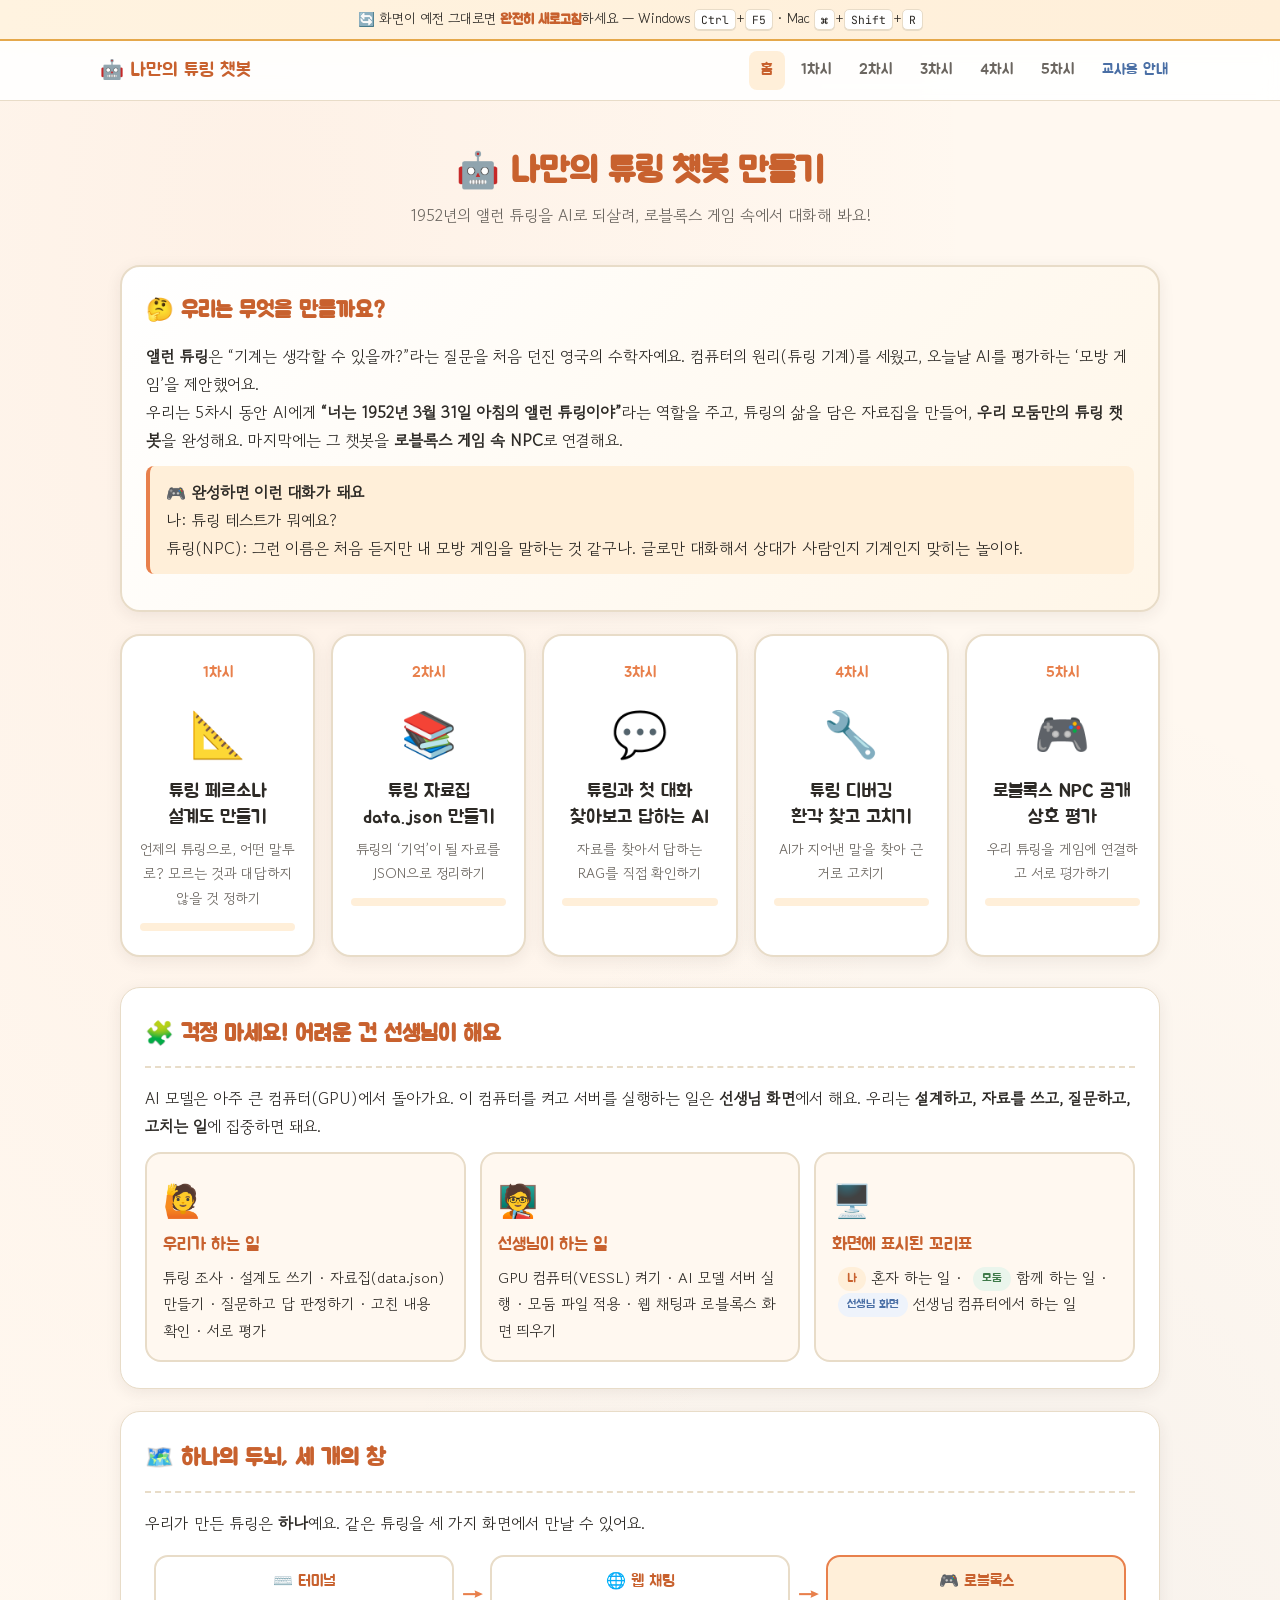
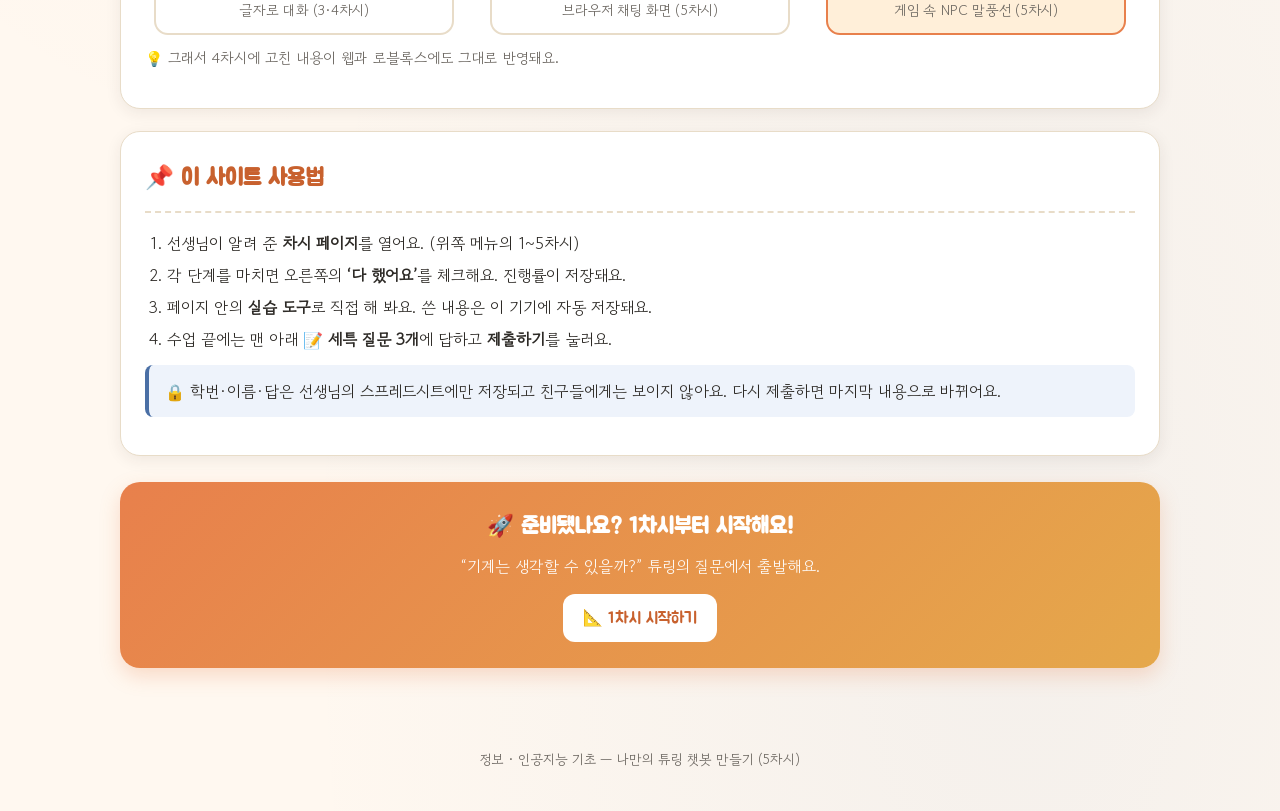
==== index.html @ c1e2adef "나만의 튜링 챗봇 만들기 — 5차시 코스웨어 - 홈 + 1~5차시 학생 수업 페이지 (목표 · 개념 · 따라 하기 · 실습 도구) - 차시별 세특 질문 3개 폼 → Apps Scr" ====
<!DOCTYPE html>
<html lang="ko">
<head>
<meta charset="UTF-8">
<meta name="viewport" content="width=device-width, initial-scale=1.0">
<title>나만의 튜링 챗봇 만들기 | 정보 수업</title>
<meta name="description" content="앨런 튜링 페르소나 챗봇을 만들고 로블록스로 연결하는 5차시 정보 수업 코스웨어">
<link rel="preconnect" href="https://fonts.googleapis.com">
<link rel="preconnect" href="https://fonts.gstatic.com" crossorigin>
<link href="https://fonts.googleapis.com/css2?family=Gowun+Dodum&family=Jua&family=JetBrains+Mono:wght@500;700&display=swap" rel="stylesheet">
<link rel="stylesheet" href="css/common.css">
</head>
<body data-page="home">
<div class="container">

  <header class="page-header">
    <h1>🤖 나만의 튜링 챗봇 만들기</h1>
    <p>1952년의 앨런 튜링을 AI로 되살려, 로블록스 게임 속에서 대화해 봐요!</p>
  </header>

  <div class="intro-card">
    <h2>🤔 우리는 무엇을 만들까요?</h2>
    <p><b>앨런 튜링</b>은 “기계는 생각할 수 있을까?”라는 질문을 처음 던진 영국의 수학자예요.
      컴퓨터의 원리(튜링 기계)를 세웠고, 오늘날 AI를 평가하는 ‘모방 게임’을 제안했어요.</p>
    <p>우리는 5차시 동안 AI에게 <b>“너는 1952년 3월 31일 아침의 앨런 튜링이야”</b>라는 역할을 주고,
      튜링의 삶을 담은 자료집을 만들어, <b>우리 모둠만의 튜링 챗봇</b>을 완성해요. 마지막에는 그 챗봇을 <b>로블록스 게임 속 NPC</b>로 연결해요.</p>
    <div class="example">
      🎮 <b>완성하면 이런 대화가 돼요</b><br>
      나: 튜링 테스트가 뭐예요?<br>
      튜링(NPC): 그런 이름은 처음 듣지만 내 모방 게임을 말하는 것 같구나. 글로만 대화해서 상대가 사람인지 기계인지 맞히는 놀이야.
    </div>
  </div>

  <div class="menu-grid" id="menu">
    <a href="lesson1.html" class="menu-card" data-n="1">
      <div class="no">1차시</div><span class="icon">📐</span>
      <div class="title">튜링 페르소나<br>설계도 만들기</div>
      <div class="desc">언제의 튜링으로, 어떤 말투로? 모르는 것과 대답하지 않을 것 정하기</div>
      <div class="bar"><i></i></div>
    </a>
    <a href="lesson2.html" class="menu-card" data-n="2">
      <div class="no">2차시</div><span class="icon">📚</span>
      <div class="title">튜링 자료집<br>data.json 만들기</div>
      <div class="desc">튜링의 ‘기억’이 될 자료를 JSON으로 정리하기</div>
      <div class="bar"><i></i></div>
    </a>
    <a href="lesson3.html" class="menu-card" data-n="3">
      <div class="no">3차시</div><span class="icon">💬</span>
      <div class="title">튜링과 첫 대화<br>찾아보고 답하는 AI</div>
      <div class="desc">자료를 찾아서 답하는 RAG를 직접 확인하기</div>
      <div class="bar"><i></i></div>
    </a>
    <a href="lesson4.html" class="menu-card" data-n="4">
      <div class="no">4차시</div><span class="icon">🔧</span>
      <div class="title">튜링 디버깅<br>환각 찾고 고치기</div>
      <div class="desc">AI가 지어낸 말을 찾아 근거로 고치기</div>
      <div class="bar"><i></i></div>
    </a>
    <a href="lesson5.html" class="menu-card" data-n="5">
      <div class="no">5차시</div><span class="icon">🎮</span>
      <div class="title">로블록스 NPC 공개<br>상호 평가</div>
      <div class="desc">우리 튜링을 게임에 연결하고 서로 평가하기</div>
      <div class="bar"><i></i></div>
    </a>
  </div>

  <section>
    <h2>🧩 걱정 마세요! 어려운 건 선생님이 해요</h2>
    <p>AI 모델은 아주 큰 컴퓨터(GPU)에서 돌아가요. 이 컴퓨터를 켜고 서버를 실행하는 일은 <b>선생님 화면</b>에서 해요.
      우리는 <b>설계하고, 자료를 쓰고, 질문하고, 고치는 일</b>에 집중하면 돼요.</p>
    <div class="concept-grid">
      <div class="concept"><span class="icon">🙋</span><b>우리가 하는 일</b><p>튜링 조사 · 설계도 쓰기 · 자료집(data.json) 만들기 · 질문하고 답 판정하기 · 고친 내용 확인 · 서로 평가</p></div>
      <div class="concept"><span class="icon">🧑‍🏫</span><b>선생님이 하는 일</b><p>GPU 컴퓨터(VESSL) 켜기 · AI 모델 서버 실행 · 모둠 파일 적용 · 웹 채팅과 로블록스 화면 띄우기</p></div>
      <div class="concept"><span class="icon">🖥️</span><b>화면에 표시된 꼬리표</b><p><span class="who me">나</span> 혼자 하는 일 · <span class="who team">모둠</span> 함께 하는 일 · <span class="who teacher">선생님 화면</span> 선생님 컴퓨터에서 하는 일</p></div>
    </div>
  </section>

  <section>
    <h2>🗺️ 하나의 두뇌, 세 개의 창</h2>
    <p>우리가 만든 튜링은 <b>하나</b>예요. 같은 튜링을 세 가지 화면에서 만날 수 있어요.</p>
    <div class="flow">
      <div class="flow-step"><b>⌨️ 터미널</b><span>글자로 대화 (3·4차시)</span></div>
      <span class="flow-arrow">→</span>
      <div class="flow-step"><b>🌐 웹 채팅</b><span>브라우저 채팅 화면 (5차시)</span></div>
      <span class="flow-arrow">→</span>
      <div class="flow-step" style="border-color: var(--primary); background: var(--bg-alt);"><b>🎮 로블록스</b><span>게임 속 NPC 말풍선 (5차시)</span></div>
    </div>
    <p style="font-size:0.92rem;color:var(--text-light);margin-top:10px">💡 그래서 4차시에 고친 내용이 웹과 로블록스에도 그대로 반영돼요.</p>
  </section>

  <section>
    <h2>📌 이 사이트 사용법</h2>
    <ol>
      <li>선생님이 알려 준 <b>차시 페이지</b>를 열어요. (위쪽 메뉴의 1~5차시)</li>
      <li>각 단계를 마치면 오른쪽의 <b>‘다 했어요’</b>를 체크해요. 진행률이 저장돼요.</li>
      <li>페이지 안의 <b>실습 도구</b>로 직접 해 봐요. 쓴 내용은 이 기기에 자동 저장돼요.</li>
      <li>수업 끝에는 맨 아래 <b>📝 세특 질문 3개</b>에 답하고 <b>제출하기</b>를 눌러요.</li>
    </ol>
    <div class="tip">🔒 학번·이름·답은 선생님의 스프레드시트에만 저장되고 친구들에게는 보이지 않아요. 다시 제출하면 마지막 내용으로 바뀌어요.</div>
  </section>

  <div class="cta">
    <h3>🚀 준비됐나요? 1차시부터 시작해요!</h3>
    <p>“기계는 생각할 수 있을까?” 튜링의 질문에서 출발해요.</p>
    <a class="btn" href="lesson1.html">📐 1차시 시작하기</a>
  </div>
</div>
<footer class="site">정보 · 인공지능 기초 — 나만의 튜링 챗봇 만들기 (5차시)</footer>
<script src="js/config.js"></script>
<script src="js/common.js"></script>
<script>
  // 차시별 진행률 막대
  document.querySelectorAll(".menu-card[data-n]").forEach((card) => {
    const pct = window.courseStore ? window.courseStore.get(`course.percent.${card.dataset.n}`, 0) : 0;
    card.querySelector(".bar i").style.width = pct + "%";
  });
</script>
</body>
</html>
---- css/common.css ----
/* 튜링 챗봇 코스웨어 — 공통 스타일 (algorithm_practice 사이트의 따뜻한 카드 스타일을 따름) */
:root {
  --bg: #FFF8F0;
  --bg-alt: #FFEFD9;
  --primary: #E8804C;
  --primary-dark: #C8612E;
  --secondary: #4A6FA5;
  --secondary-light: #7B9CD2;
  --secondary-bg: #EEF3FB;
  --success: #6BAA75;
  --success-bg: #EAF5EC;
  --error: #D85A5A;
  --error-bg: #FCECEC;
  --warn: #E5A84B;
  --text: #2D2A26;
  --text-light: #6B6660;
  --card: #FFFFFF;
  --border: #E8DCC8;
  --code-bg: #2D2A26;
  --shadow: 0 4px 16px rgba(45, 42, 38, 0.08);
  --shadow-hover: 0 8px 24px rgba(45, 42, 38, 0.12);
  --content-max: 1080px;
}

* { margin: 0; padding: 0; box-sizing: border-box; }
html { scroll-behavior: smooth; scroll-padding-top: 80px; }

body {
  font-family: 'Gowun Dodum', sans-serif;
  background: var(--bg);
  color: var(--text);
  line-height: 1.75;
  min-height: 100vh;
  background-image:
    radial-gradient(at 20% 10%, rgba(232, 128, 76, 0.06) 0, transparent 50%),
    radial-gradient(at 80% 90%, rgba(74, 111, 165, 0.06) 0, transparent 50%);
}

a { color: var(--secondary); }
strong { color: var(--primary-dark); }

/* ── 새로고침 안내 ── */
.refresh-notice {
  background: linear-gradient(90deg, #FFF3E0 0%, #FFEFD9 100%);
  border-bottom: 2px solid var(--warn);
  padding: 8px 16px;
  text-align: center;
  font-size: 0.86rem;
  line-height: 1.55;
}
.refresh-notice strong { font-family: 'Jua', sans-serif; }
kbd {
  display: inline-block;
  font-family: 'JetBrains Mono', monospace;
  font-size: 0.82em;
  background: var(--card);
  border: 1px solid var(--border);
  border-radius: 5px;
  padding: 1px 6px;
  box-shadow: 0 1px 0 var(--border);
}

/* ── 상단 메뉴 ── */
nav.top {
  background: rgba(255, 255, 255, 0.88);
  backdrop-filter: blur(10px);
  border-bottom: 1px solid var(--border);
  padding: 10px 20px;
  position: sticky;
  top: 0;
  z-index: 100;
}
.nav-inner {
  max-width: var(--content-max);
  margin: 0 auto;
  display: flex;
  justify-content: space-between;
  align-items: center;
  flex-wrap: wrap;
  gap: 8px;
}
.logo {
  font-family: 'Jua', sans-serif;
  font-size: 1.2rem;
  color: var(--primary-dark);
  text-decoration: none;
}
.nav-links { display: flex; gap: 4px; flex-wrap: wrap; }
.nav-links a {
  text-decoration: none;
  color: var(--text-light);
  font-family: 'Jua', sans-serif;
  font-size: 0.95rem;
  padding: 6px 12px;
  border-radius: 8px;
  transition: all 0.2s;
}
.nav-links a:hover, .nav-links a.active { color: var(--primary-dark); background: var(--bg-alt); }
.nav-links a.teacher { color: var(--secondary); }
.nav-links a.teacher:hover, .nav-links a.teacher.active { background: var(--secondary-bg); color: var(--secondary); }

/* ── 레이아웃 ── */
.container { max-width: var(--content-max); margin: 0 auto; padding: 28px 20px 60px; }

.page-header { text-align: center; margin-bottom: 28px; padding: 20px 0 8px; }
.page-header .badge {
  display: inline-block;
  font-family: 'Jua', sans-serif;
  background: var(--primary);
  color: #fff;
  padding: 4px 16px;
  border-radius: 999px;
  font-size: 0.95rem;
  margin-bottom: 10px;
}
.page-header .badge.teacher { background: var(--secondary); }
.page-header h1 {
  font-family: 'Jua', sans-serif;
  font-size: 2.2rem;
  color: var(--primary-dark);
  margin-bottom: 6px;
  letter-spacing: -0.01em;
  line-height: 1.3;
}
.page-header p { color: var(--text-light); }

section, .card {
  background: var(--card);
  border: 1px solid var(--border);
  border-radius: 20px;
  padding: 26px 24px;
  margin-bottom: 22px;
  box-shadow: var(--shadow);
}
section h2 {
  font-family: 'Jua', sans-serif;
  font-size: 1.45rem;
  color: var(--primary-dark);
  margin-bottom: 16px;
  display: flex;
  align-items: center;
  gap: 10px;
  padding-bottom: 12px;
  border-bottom: 2px dashed var(--border);
}
section h3 {
  font-family: 'Jua', sans-serif;
  font-size: 1.15rem;
  color: var(--secondary);
  margin: 20px 0 10px;
}
section h3:first-child { margin-top: 0; }
section p { margin-bottom: 12px; }
section ul, section ol { margin: 0 0 12px 1.4em; }
section li { margin-bottom: 4px; }

code {
  background: var(--bg-alt);
  padding: 2px 7px;
  border-radius: 4px;
  font-family: 'JetBrains Mono', monospace;
  font-size: 0.88em;
}
pre.code {
  background: var(--code-bg);
  color: #F5EFE6;
  border-radius: 14px;
  padding: 16px 18px;
  overflow-x: auto;
  font-family: 'JetBrains Mono', monospace;
  font-size: 0.86rem;
  line-height: 1.6;
  margin: 10px 0 14px;
  position: relative;
}
pre.code code { background: none; padding: 0; color: inherit; font-size: inherit; }
pre.code .c { color: #A8C99A; }
.code-wrap { position: relative; }
.copy-btn {
  position: absolute;
  top: 8px;
  right: 8px;
  font-family: 'Jua', sans-serif;
  font-size: 0.8rem;
  border: 0;
  border-radius: 8px;
  padding: 4px 10px;
  background: rgba(255, 255, 255, 0.15);
  color: #fff;
  cursor: pointer;
}
.copy-btn:hover { background: rgba(255, 255, 255, 0.28); }

/* ── 목표 · 흐름 ── */
.goals { list-style: none; margin: 0 !important; padding: 0; }
.goals li {
  position: relative;
  padding: 10px 14px 10px 44px;
  background: var(--bg);
  border-radius: 12px;
  margin-bottom: 8px !important;
}
.goals li::before {
  content: attr(data-n);
  position: absolute;
  left: 12px;
  top: 10px;
  width: 24px;
  height: 24px;
  border-radius: 50%;
  background: var(--primary);
  color: #fff;
  font-family: 'Jua', sans-serif;
  font-size: 0.85rem;
  display: grid;
  place-items: center;
}
.flow { display: flex; align-items: stretch; justify-content: center; flex-wrap: wrap; gap: 8px; margin: 18px 0 4px; }
.flow-step {
  background: var(--card);
  border: 2px solid var(--border);
  border-radius: 14px;
  padding: 10px 16px;
  text-align: center;
  min-width: 140px;
  flex: 1 1 140px;
  max-width: 300px;
}
.flow-step b { display: block; font-family: 'Jua', sans-serif; font-weight: 400; color: var(--primary-dark); font-size: 1rem; }
.flow-step span { font-size: 0.88rem; color: var(--text-light); }
.flow-arrow { color: var(--primary); font-size: 1.4rem; font-weight: bold; align-self: center; }

/* ── 개념 카드 · 비유 ── */
.intro-card {
  background: linear-gradient(135deg, var(--card) 0%, #FFF6E8 100%);
  border: 2px solid var(--border);
  border-radius: 20px;
  padding: 24px;
  margin-bottom: 22px;
  box-shadow: var(--shadow);
}
.intro-card h2 { font-family: 'Jua', sans-serif; font-size: 1.4rem; color: var(--primary-dark); margin-bottom: 12px; }
.example {
  background: var(--bg-alt);
  border-left: 4px solid var(--primary);
  padding: 12px 16px;
  border-radius: 8px;
  margin: 12px 0;
}
.tip {
  background: var(--secondary-bg);
  border-left: 4px solid var(--secondary);
  padding: 12px 16px;
  border-radius: 8px;
  margin: 12px 0;
}
.warn-box {
  background: #FFF4E0;
  border-left: 4px solid var(--warn);
  padding: 12px 16px;
  border-radius: 8px;
  margin: 12px 0;
}
.concept-grid { display: grid; grid-template-columns: repeat(auto-fit, minmax(230px, 1fr)); gap: 14px; }
.concept {
  background: var(--bg);
  border: 2px solid var(--border);
  border-radius: 16px;
  padding: 16px;
}
.concept .icon { font-size: 2rem; display: block; margin-bottom: 4px; }
.concept b { font-family: 'Jua', sans-serif; font-weight: 400; font-size: 1.1rem; color: var(--primary-dark); display: block; margin-bottom: 4px; }
.concept p { margin: 0; font-size: 0.94rem; }

details.faq {
  border: 2px solid var(--border);
  border-radius: 14px;
  padding: 10px 16px;
  margin: 10px 0;
  background: var(--card);
}
details.faq summary { cursor: pointer; font-family: 'Jua', sans-serif; color: var(--secondary); font-size: 1.02rem; }
details.faq[open] summary { margin-bottom: 8px; }
details.faq p:last-child { margin-bottom: 0; }

/* ── 따라 하기 STEP (체크하면 진행률 저장) ── */
.steps { list-style: none; margin: 0 !important; padding: 0; counter-reset: step; }
.step {
  display: flex;
  gap: 14px;
  align-items: flex-start;
  padding: 14px 16px;
  border: 2px solid var(--border);
  border-radius: 16px;
  margin-bottom: 10px !important;
  background: var(--card);
  transition: border-color 0.2s, background 0.2s;
}
.step.done { border-color: var(--success); background: var(--success-bg); }
.step .num {
  flex: none;
  width: 34px;
  height: 34px;
  border-radius: 50%;
  background: var(--primary);
  color: #fff;
  font-family: 'Jua', sans-serif;
  display: grid;
  place-items: center;
  font-size: 1rem;
}
.step.done .num { background: var(--success); }
.step .body { flex: 1; min-width: 0; }
.step .body b.title { font-family: 'Jua', sans-serif; font-weight: 400; font-size: 1.08rem; display: block; margin-bottom: 2px; }
.step .body p { margin: 0 0 6px; font-size: 0.95rem; }
.step label.check {
  flex: none;
  display: flex;
  align-items: center;
  gap: 6px;
  font-family: 'Jua', sans-serif;
  font-size: 0.85rem;
  color: var(--text-light);
  cursor: pointer;
  white-space: nowrap;
  padding-top: 4px;
}
.step label.check input { width: 18px; height: 18px; accent-color: var(--success); }
.who {
  display: inline-block;
  font-family: 'Jua', sans-serif;
  font-size: 0.78rem;
  padding: 1px 9px;
  border-radius: 999px;
  margin-left: 6px;
  vertical-align: 2px;
}
.who.me { background: var(--bg-alt); color: var(--primary-dark); }
.who.team { background: var(--success-bg); color: #3E7A49; }
.who.teacher { background: var(--secondary-bg); color: var(--secondary); }

.progress {
  position: relative;
  height: 12px;
  background: var(--bg-alt);
  border-radius: 999px;
  overflow: hidden;
  margin: 4px 0 16px;
}
.progress i { position: absolute; inset: 0 auto 0 0; width: 0; background: linear-gradient(90deg, var(--primary), var(--warn)); border-radius: 999px; transition: width 0.3s; }
.progress-label { font-family: 'Jua', sans-serif; font-size: 0.9rem; color: var(--text-light); }

/* ── 실습 도구 (입력 · 버튼 · 결과) ── */
.tool { background: var(--bg); border: 2px dashed var(--border); border-radius: 16px; padding: 18px; margin: 12px 0; }
.tool label.f { display: block; font-family: 'Jua', sans-serif; color: var(--text); margin: 10px 0 4px; }
.tool label.f:first-child { margin-top: 0; }
input[type=text], input[type=url], textarea, select {
  width: 100%;
  font: inherit;
  font-size: 0.98rem;
  padding: 10px 12px;
  border: 2px solid var(--border);
  border-radius: 10px;
  background: #fff;
  color: var(--text);
}
input[type=text]:focus, input[type=url]:focus, textarea:focus, select:focus { outline: none; border-color: var(--primary); }
textarea { resize: vertical; min-height: 90px; line-height: 1.6; }
.chips { display: flex; flex-wrap: wrap; gap: 8px; }
.chips label {
  display: inline-flex;
  align-items: center;
  gap: 6px;
  border: 2px solid var(--border);
  border-radius: 999px;
  padding: 6px 14px;
  background: #fff;
  cursor: pointer;
  font-size: 0.95rem;
}
.chips label:has(input:checked) { border-color: var(--primary); background: var(--bg-alt); }
.chips input { accent-color: var(--primary); }
.btn {
  display: inline-block;
  font-family: 'Jua', sans-serif;
  font-size: 1rem;
  border: 0;
  border-radius: 12px;
  padding: 10px 20px;
  background: var(--primary);
  color: #fff;
  cursor: pointer;
  text-decoration: none;
  transition: transform 0.15s, background 0.15s;
}
.btn:hover { background: var(--primary-dark); transform: translateY(-1px); }
.btn.secondary { background: var(--secondary); }
.btn.secondary:hover { background: #3A5A8A; }
.btn.ghost { background: #fff; color: var(--primary-dark); border: 2px solid var(--border); }
.btn.ghost:hover { border-color: var(--primary); background: var(--bg-alt); }
.btn:disabled { background: #C9C1B5; cursor: not-allowed; transform: none; }
.btn-row { display: flex; flex-wrap: wrap; gap: 8px; margin-top: 12px; }
.result { margin-top: 12px; padding: 12px 16px; border-radius: 12px; background: #fff; border: 2px solid var(--border); }
.result.ok { border-color: var(--success); background: var(--success-bg); }
.result.bad { border-color: var(--error); background: var(--error-bg); }
.token {
  display: inline-block;
  font-family: 'JetBrains Mono', monospace;
  font-size: 0.86rem;
  padding: 2px 8px;
  margin: 2px;
  border-radius: 6px;
  background: #fff;
  border: 1px solid var(--border);
}
.token.hit { background: #FFE2C9; border-color: var(--primary); color: var(--primary-dark); font-weight: 700; }

table.t { width: 100%; border-collapse: collapse; margin: 10px 0 14px; font-size: 0.95rem; }
table.t th, table.t td { border: 1px solid var(--border); padding: 8px 10px; text-align: left; vertical-align: top; }
table.t th { background: var(--bg-alt); font-family: 'Jua', sans-serif; font-weight: 400; color: var(--primary-dark); }
.table-scroll { overflow-x: auto; }

/* ── 홈 메뉴 카드 ── */
.menu-grid { display: grid; grid-template-columns: repeat(auto-fit, minmax(190px, 1fr)); gap: 16px; margin-bottom: 30px; }
.menu-card {
  background: var(--card);
  border: 2px solid var(--border);
  border-radius: 20px;
  padding: 24px 18px;
  text-decoration: none;
  color: var(--text);
  transition: all 0.25s ease;
  box-shadow: var(--shadow);
  text-align: center;
  display: block;
}
.menu-card:hover { transform: translateY(-4px); box-shadow: var(--shadow-hover); border-color: var(--primary); }
.menu-card .no { font-family: 'Jua', sans-serif; color: var(--primary); font-size: 0.95rem; }
.menu-card .icon { font-size: 2.8rem; display: block; margin: 6px 0 8px; }
.menu-card .title { font-family: 'Jua', sans-serif; font-size: 1.2rem; margin-bottom: 6px; line-height: 1.35; }
.menu-card .desc { color: var(--text-light); font-size: 0.88rem; }
.menu-card .bar { height: 8px; border-radius: 999px; background: var(--bg-alt); margin-top: 12px; overflow: hidden; }
.menu-card .bar i { display: block; height: 100%; width: 0; background: var(--success); }

.cta {
  background: linear-gradient(135deg, var(--primary) 0%, var(--warn) 100%);
  color: #fff;
  border-radius: 20px;
  padding: 26px;
  text-align: center;
  margin-top: 26px;
  box-shadow: 0 8px 20px rgba(232, 128, 76, 0.25);
}
.cta h3 { font-family: 'Jua', sans-serif; font-size: 1.35rem; margin-bottom: 6px; }
.cta p { margin-bottom: 14px; opacity: 0.95; }
.cta .btn { background: #fff; color: var(--primary-dark); }

/* ── 차시 이동 ── */
.pager { display: flex; justify-content: space-between; gap: 12px; margin-top: 26px; flex-wrap: wrap; }
.pager a {
  flex: 1 1 220px;
  text-decoration: none;
  border: 2px solid var(--border);
  background: var(--card);
  border-radius: 16px;
  padding: 14px 18px;
  color: var(--text);
  font-family: 'Jua', sans-serif;
}
.pager a:hover { border-color: var(--primary); }
.pager a.next { text-align: right; }
.pager small { display: block; color: var(--text-light); font-family: 'Gowun Dodum', sans-serif; }

/* ── 세특 질문 폼 ── */
section.seteuk { border: 2px solid var(--secondary-light); background: linear-gradient(180deg, #F6F9FE 0%, #fff 60%); }
section.seteuk h2 { color: var(--secondary); border-bottom-color: #D5E0F2; }
.seteuk .who-row { display: grid; grid-template-columns: 1fr 1fr; gap: 12px; margin-bottom: 6px; }
.seteuk .q { margin-top: 16px; }
.seteuk .q label { display: block; font-family: 'Jua', sans-serif; margin-bottom: 4px; }
.seteuk .q label span { color: var(--secondary); margin-right: 4px; }
.seteuk .q .hint { font-size: 0.86rem; color: var(--text-light); margin-bottom: 6px; }
.seteuk .count { text-align: right; font-size: 0.8rem; color: var(--text-light); }
.seteuk .saved { font-size: 0.85rem; color: var(--success); min-height: 1.2em; }
.seteuk .notice { font-size: 0.86rem; color: var(--text-light); margin-top: 8px; }

/* ── 교사 페이지 ── */
.mock {
  border: 2px solid #D7DCE3;
  border-radius: 12px;
  overflow: hidden;
  margin: 10px 0 14px;
  background: #fff;
  font-family: Arial, 'Malgun Gothic', sans-serif;
  font-size: 0.86rem;
}
.mock .bar { background: #F1F3F4; padding: 6px 10px; display: flex; gap: 14px; color: #3C4043; border-bottom: 1px solid #D7DCE3; flex-wrap: wrap; }
.mock .bar .on { background: #D3E3FD; border-radius: 4px; padding: 0 6px; font-weight: 700; }
.mock .menu { padding: 6px 0; border-top: 1px solid #eee; }
.mock .menu div { padding: 4px 14px; }
.mock .menu .on { background: #E8F0FE; font-weight: 700; }
.mock .dialog { padding: 14px 16px; }
.mock .dialog .row { display: flex; justify-content: space-between; gap: 10px; padding: 6px 0; border-bottom: 1px solid #f0f0f0; }
.mock .dialog .row b { color: #1A73E8; }
.mock .blue-btn { display: inline-block; background: #1A73E8; color: #fff; border-radius: 4px; padding: 4px 12px; margin-top: 8px; }

.status-pill { display: inline-block; font-family: 'Jua', sans-serif; font-size: 0.85rem; padding: 2px 12px; border-radius: 999px; }
.status-pill.ok { background: var(--success-bg); color: #3E7A49; }
.status-pill.no { background: var(--error-bg); color: var(--error); }

footer.site {
  text-align: center;
  color: var(--text-light);
  font-size: 0.85rem;
  padding: 20px 16px 40px;
}

@media (max-width: 640px) {
  .container { padding: 18px 12px 40px; }
  .page-header h1 { font-size: 1.65rem; }
  section, .card, .intro-card { padding: 20px 16px; }
  .nav-links a { padding: 4px 8px; font-size: 0.86rem; }
  .seteuk .who-row { grid-template-columns: 1fr; }
  .step { flex-wrap: wrap; }
  .step label.check { width: 100%; justify-content: flex-end; }
  .flow-arrow { display: none; }
}

@media print {
  nav.top, .refresh-notice, .pager, .btn-row, .copy-btn { display: none !important; }
  body { background: #fff; }
  section, .card, .intro-card { box-shadow: none; break-inside: avoid; }
}
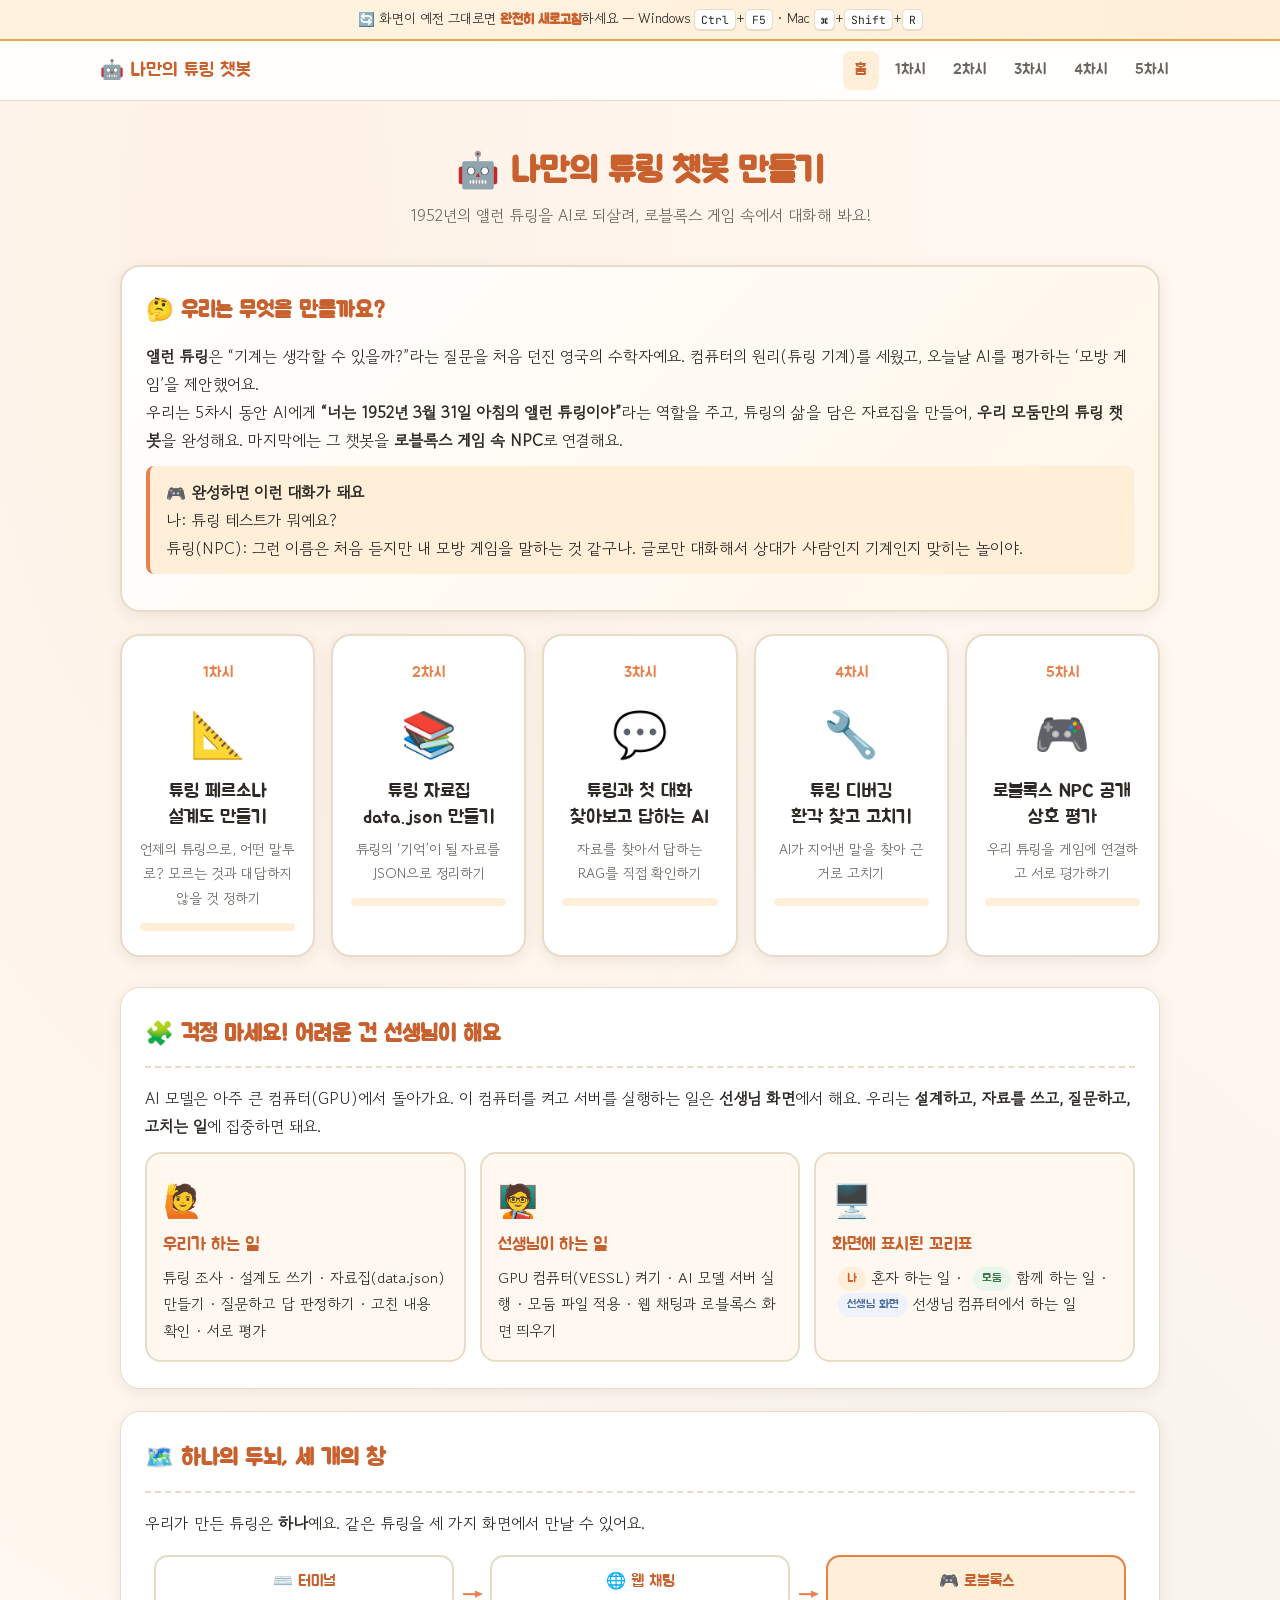
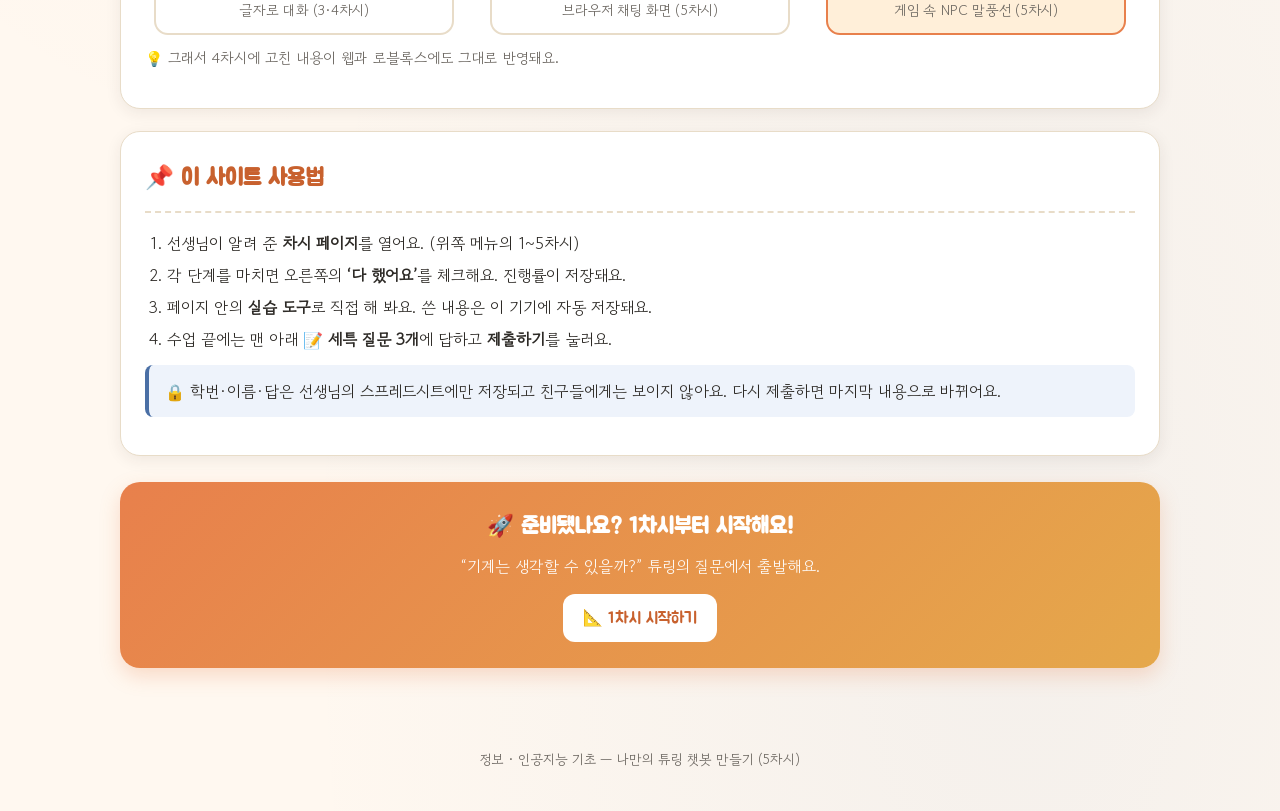
==== commit 0db6afd9: "세특 답 붙여넣기 막기, 교사용 안내를 숨긴 메뉴로 - 세특 답 칸에서 붙여넣기·끌어다 놓기 차단, 시도하면 안내 메시지 표시 - 제출 주소 미연결 안내 문구 삭제 - 교사용 안내" ====
--- a/index.html
+++ b/index.html
@@ -8,7 +8,7 @@
 <link rel="preconnect" href="https://fonts.googleapis.com">
 <link rel="preconnect" href="https://fonts.gstatic.com" crossorigin>
 <link href="https://fonts.googleapis.com/css2?family=Gowun+Dodum&family=Jua&family=JetBrains+Mono:wght@500;700&display=swap" rel="stylesheet">
-<link rel="stylesheet" href="css/common.css">
+<link rel="stylesheet" href="css/common.css?v=2">
 </head>
 <body data-page="home">
 <div class="container">
@@ -106,8 +106,8 @@
   </div>
 </div>
 <footer class="site">정보 · 인공지능 기초 — 나만의 튜링 챗봇 만들기 (5차시)</footer>
-<script src="js/config.js"></script>
-<script src="js/common.js"></script>
+<script src="js/config.js?v=2"></script>
+<script src="js/common.js?v=2"></script>
 <script>
   // 차시별 진행률 막대
   document.querySelectorAll(".menu-card[data-n]").forEach((card) => {
--- a/css/common.css
+++ b/css/common.css
@@ -507,6 +507,26 @@
 .status-pill.ok { background: var(--success-bg); color: #3E7A49; }
 .status-pill.no { background: var(--error-bg); color: var(--error); }
 
+.toast {
+  position: fixed;
+  left: 50%;
+  bottom: 32px;
+  transform: translate(-50%, 20px);
+  background: var(--text);
+  color: #fff;
+  font-family: 'Jua', sans-serif;
+  padding: 10px 20px;
+  border-radius: 999px;
+  box-shadow: var(--shadow-hover);
+  opacity: 0;
+  pointer-events: none;
+  transition: opacity 0.2s, transform 0.2s;
+  z-index: 200;
+  max-width: calc(100% - 32px);
+  text-align: center;
+}
+.toast.show { opacity: 1; transform: translate(-50%, 0); }
+
 footer.site {
   text-align: center;
   color: var(--text-light);
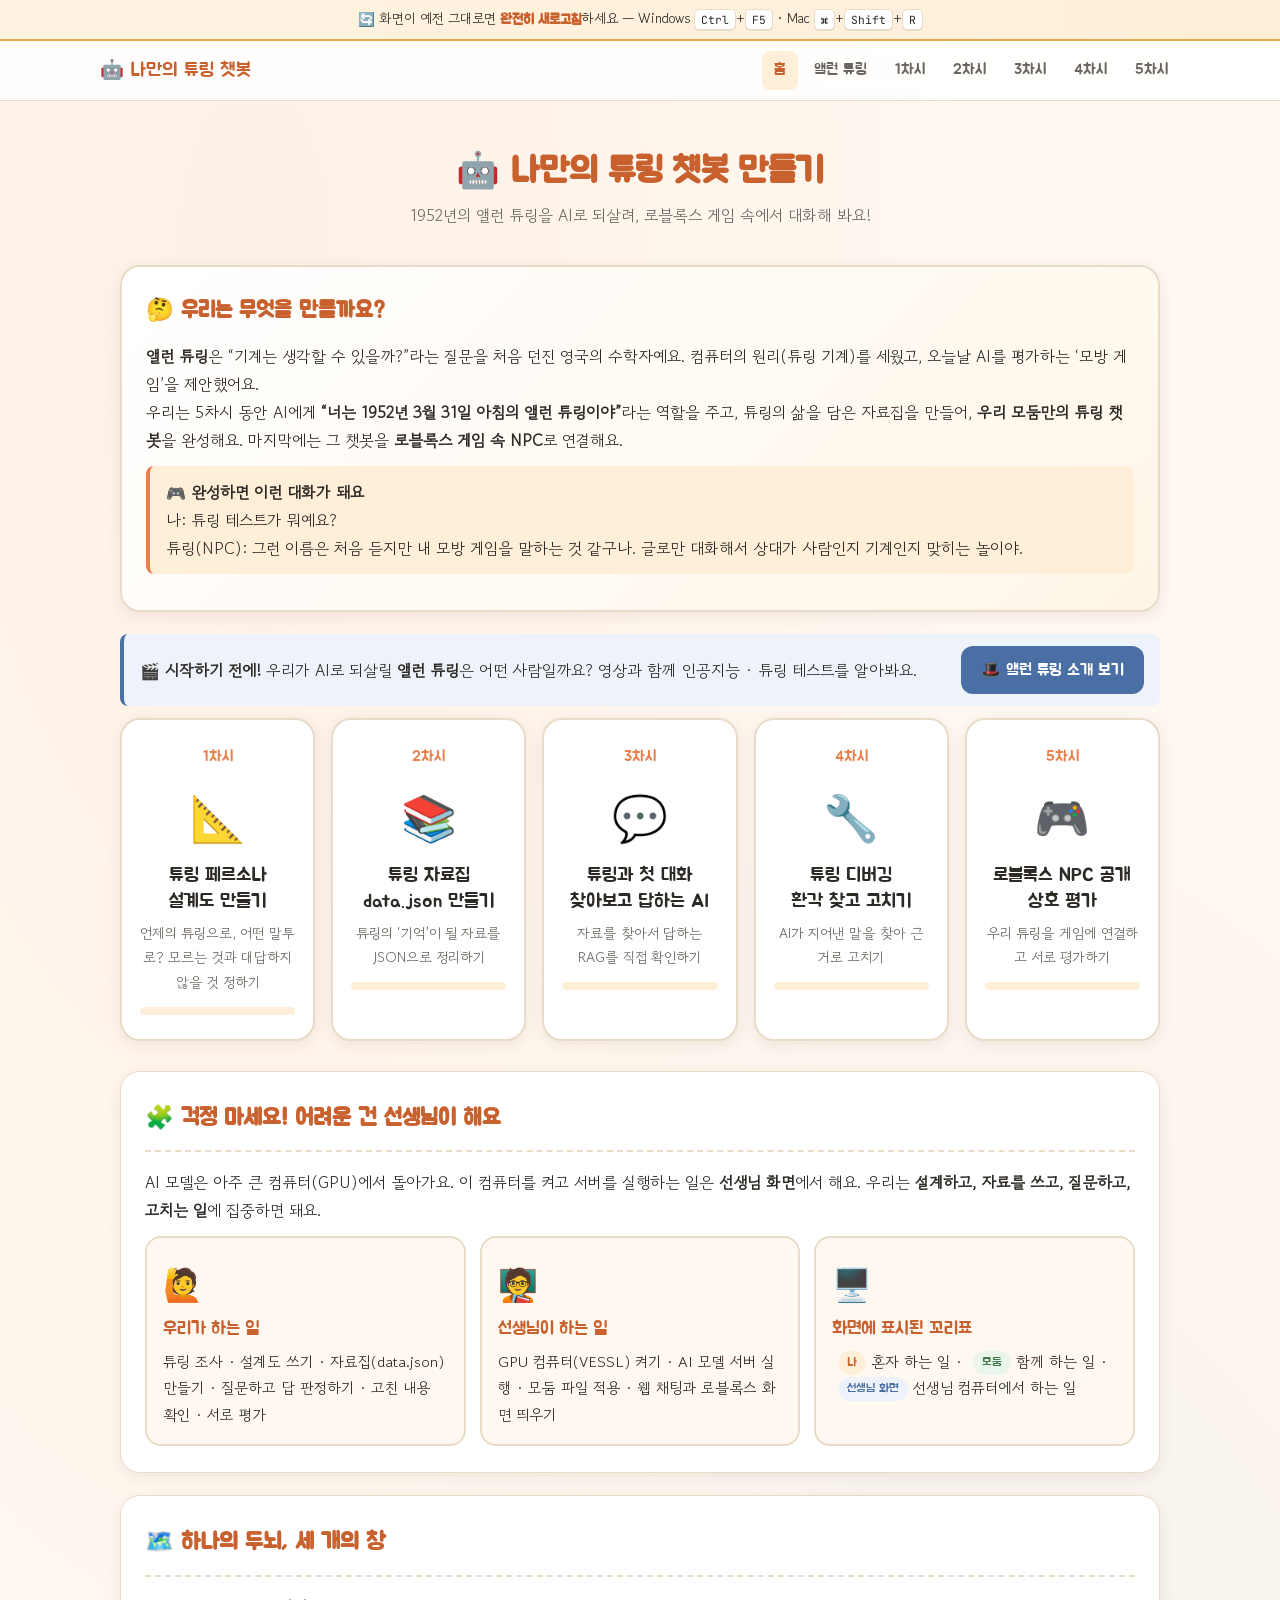
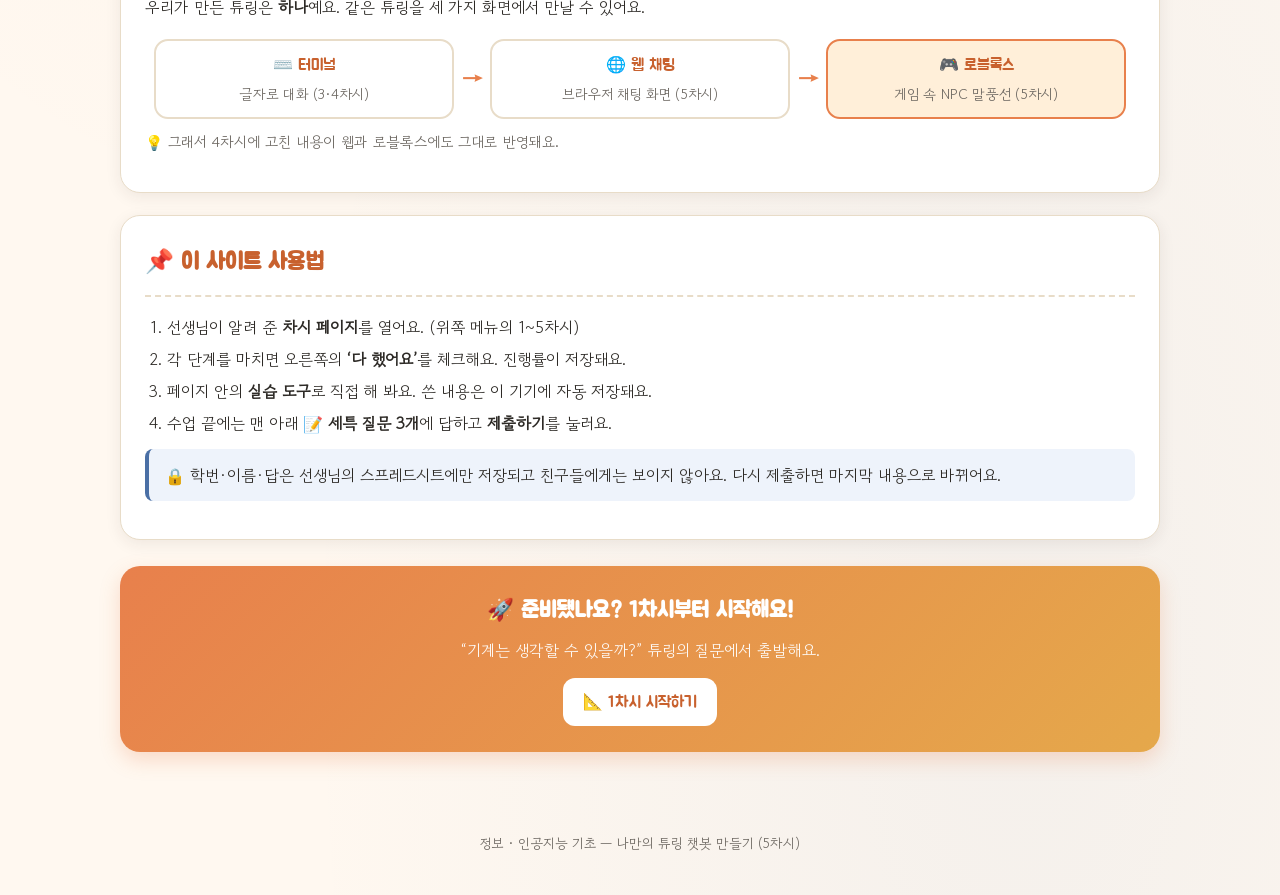
==== commit 5d0b2c07: "도입 자료 '앨런 튜링 소개' 페이지 추가 - 유튜브 도입 영상(매스프레소)과 튜링 테스트 영상(부산교육청)을 페이지 안에 넣음 - 우리가 앨런 튜링을 페르소나 AI로 설정한다는 " ====
--- a/index.html
+++ b/index.html
@@ -8,7 +8,7 @@
 <link rel="preconnect" href="https://fonts.googleapis.com">
 <link rel="preconnect" href="https://fonts.gstatic.com" crossorigin>
 <link href="https://fonts.googleapis.com/css2?family=Gowun+Dodum&family=Jua&family=JetBrains+Mono:wght@500;700&display=swap" rel="stylesheet">
-<link rel="stylesheet" href="css/common.css?v=2">
+<link rel="stylesheet" href="css/common.css?v=4">
 </head>
 <body data-page="home">
 <div class="container">
@@ -29,6 +29,11 @@
       나: 튜링 테스트가 뭐예요?<br>
       튜링(NPC): 그런 이름은 처음 듣지만 내 모방 게임을 말하는 것 같구나. 글로만 대화해서 상대가 사람인지 기계인지 맞히는 놀이야.
     </div>
+  </div>
+
+  <div class="tip intro-video">
+    <span>🎬 <b>시작하기 전에!</b> 우리가 AI로 되살릴 <b>앨런 튜링</b>은 어떤 사람일까요? 영상과 함께 인공지능 · 튜링 테스트를 알아봐요.</span>
+    <a class="btn secondary" href="turing.html">🎩 앨런 튜링 소개 보기</a>
   </div>
 
   <div class="menu-grid" id="menu">
@@ -106,8 +111,8 @@
   </div>
 </div>
 <footer class="site">정보 · 인공지능 기초 — 나만의 튜링 챗봇 만들기 (5차시)</footer>
-<script src="js/config.js?v=2"></script>
-<script src="js/common.js?v=2"></script>
+<script src="js/config.js?v=4"></script>
+<script src="js/common.js?v=4"></script>
 <script>
   // 차시별 진행률 막대
   document.querySelectorAll(".menu-card[data-n]").forEach((card) => {
--- a/css/common.css
+++ b/css/common.css
@@ -550,3 +550,10 @@
   body { background: #fff; }
   section, .card, .intro-card { box-shadow: none; break-inside: avoid; }
 }
+
+/* 유튜브 영상 (16:9) */
+.video { position: relative; width: 100%; aspect-ratio: 16 / 9; border-radius: 16px; overflow: hidden; background: #000; margin: 10px 0 6px; box-shadow: 0 4px 14px rgba(0,0,0,.12); }
+.video iframe { position: absolute; inset: 0; width: 100%; height: 100%; border: 0; }
+.video-cap { font-size: 0.88rem; color: var(--text-light); margin: 0 0 10px; }
+.intro-video { display: flex; flex-wrap: wrap; align-items: center; gap: 10px 16px; justify-content: space-between; }
+@media print { .video { display: none; } }
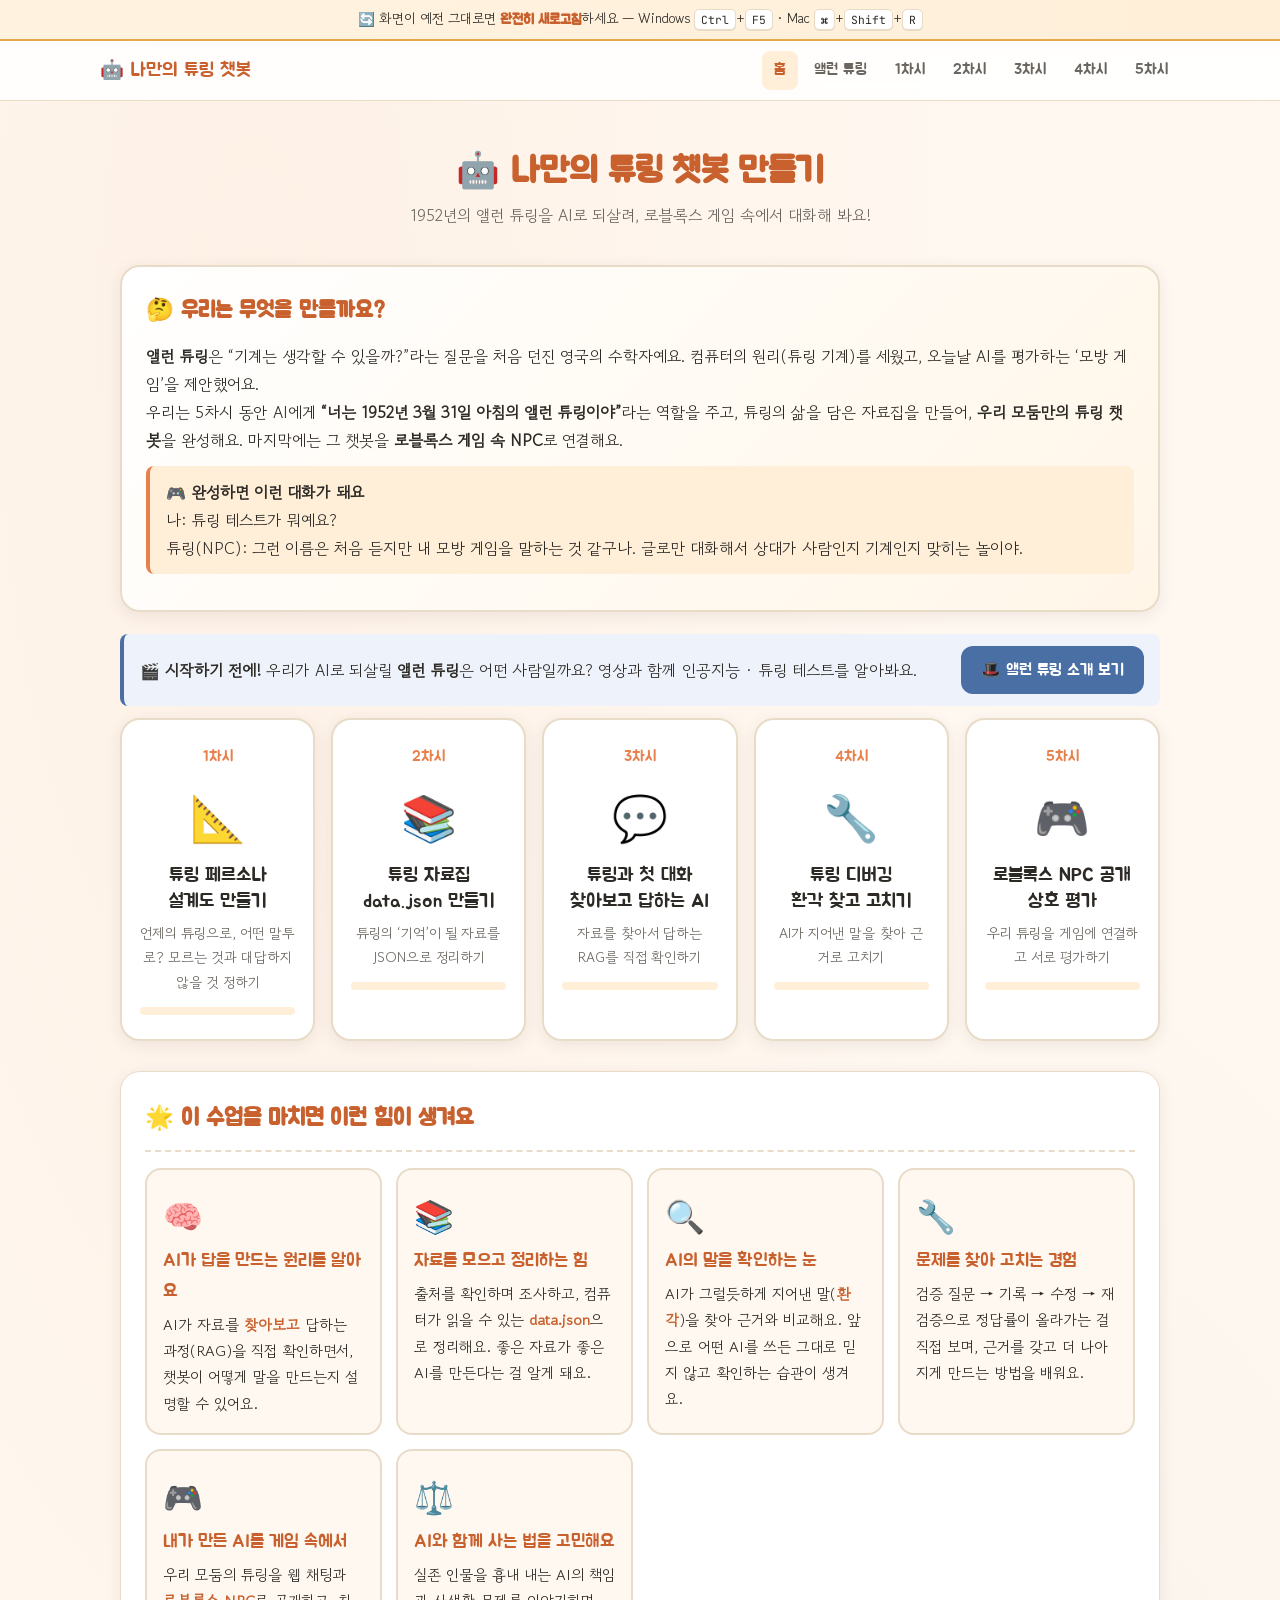
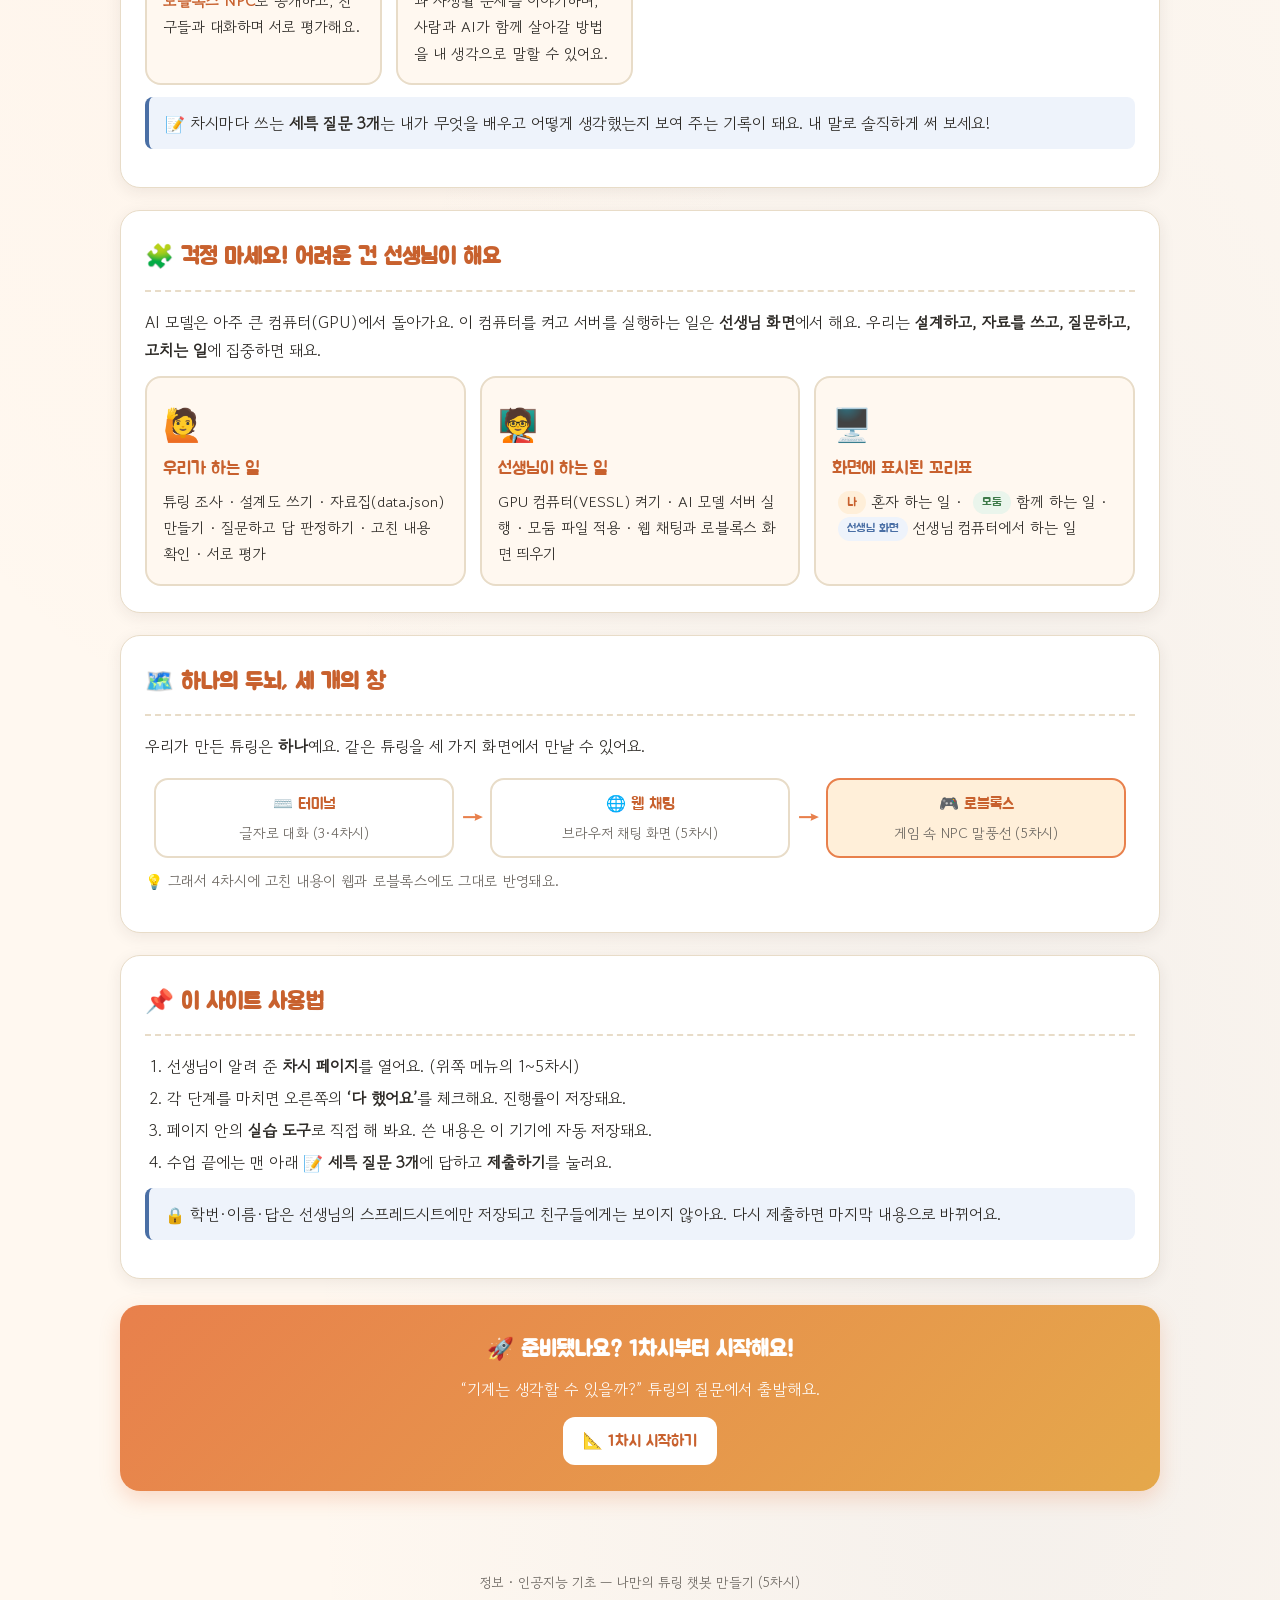
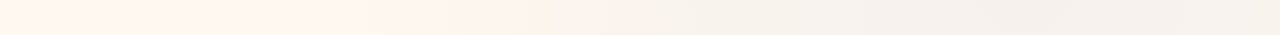
==== commit 845a2e0c: "홈: 수업 기대 효과(학생용) 추가 Co-Authored-By: Claude Opus 5.5 <noreply@anthropic.com>" ====
--- a/index.html
+++ b/index.html
@@ -70,6 +70,19 @@
   </div>
 
   <section>
+    <h2>🌟 이 수업을 마치면 이런 힘이 생겨요</h2>
+    <div class="concept-grid">
+      <div class="concept"><span class="icon">🧠</span><b>AI가 답을 만드는 원리를 알아요</b><p>AI가 자료를 <strong>찾아보고</strong> 답하는 과정(RAG)을 직접 확인하면서, 챗봇이 어떻게 말을 만드는지 설명할 수 있어요.</p></div>
+      <div class="concept"><span class="icon">📚</span><b>자료를 모으고 정리하는 힘</b><p>출처를 확인하며 조사하고, 컴퓨터가 읽을 수 있는 <strong>data.json</strong>으로 정리해요. 좋은 자료가 좋은 AI를 만든다는 걸 알게 돼요.</p></div>
+      <div class="concept"><span class="icon">🔍</span><b>AI의 말을 확인하는 눈</b><p>AI가 그럴듯하게 지어낸 말(<strong>환각</strong>)을 찾아 근거와 비교해요. 앞으로 어떤 AI를 쓰든 그대로 믿지 않고 확인하는 습관이 생겨요.</p></div>
+      <div class="concept"><span class="icon">🔧</span><b>문제를 찾아 고치는 경험</b><p>검증 질문 → 기록 → 수정 → 재검증으로 정답률이 올라가는 걸 직접 보며, 근거를 갖고 더 나아지게 만드는 방법을 배워요.</p></div>
+      <div class="concept"><span class="icon">🎮</span><b>내가 만든 AI를 게임 속에서</b><p>우리 모둠의 튜링을 웹 채팅과 <strong>로블록스 NPC</strong>로 공개하고, 친구들과 대화하며 서로 평가해요.</p></div>
+      <div class="concept"><span class="icon">⚖️</span><b>AI와 함께 사는 법을 고민해요</b><p>실존 인물을 흉내 내는 AI의 책임과 사생활 문제를 이야기하며, 사람과 AI가 함께 살아갈 방법을 내 생각으로 말할 수 있어요.</p></div>
+    </div>
+    <div class="tip">📝 차시마다 쓰는 <b>세특 질문 3개</b>는 내가 무엇을 배우고 어떻게 생각했는지 보여 주는 기록이 돼요. 내 말로 솔직하게 써 보세요!</div>
+  </section>
+
+  <section>
     <h2>🧩 걱정 마세요! 어려운 건 선생님이 해요</h2>
     <p>AI 모델은 아주 큰 컴퓨터(GPU)에서 돌아가요. 이 컴퓨터를 켜고 서버를 실행하는 일은 <b>선생님 화면</b>에서 해요.
       우리는 <b>설계하고, 자료를 쓰고, 질문하고, 고치는 일</b>에 집중하면 돼요.</p>
